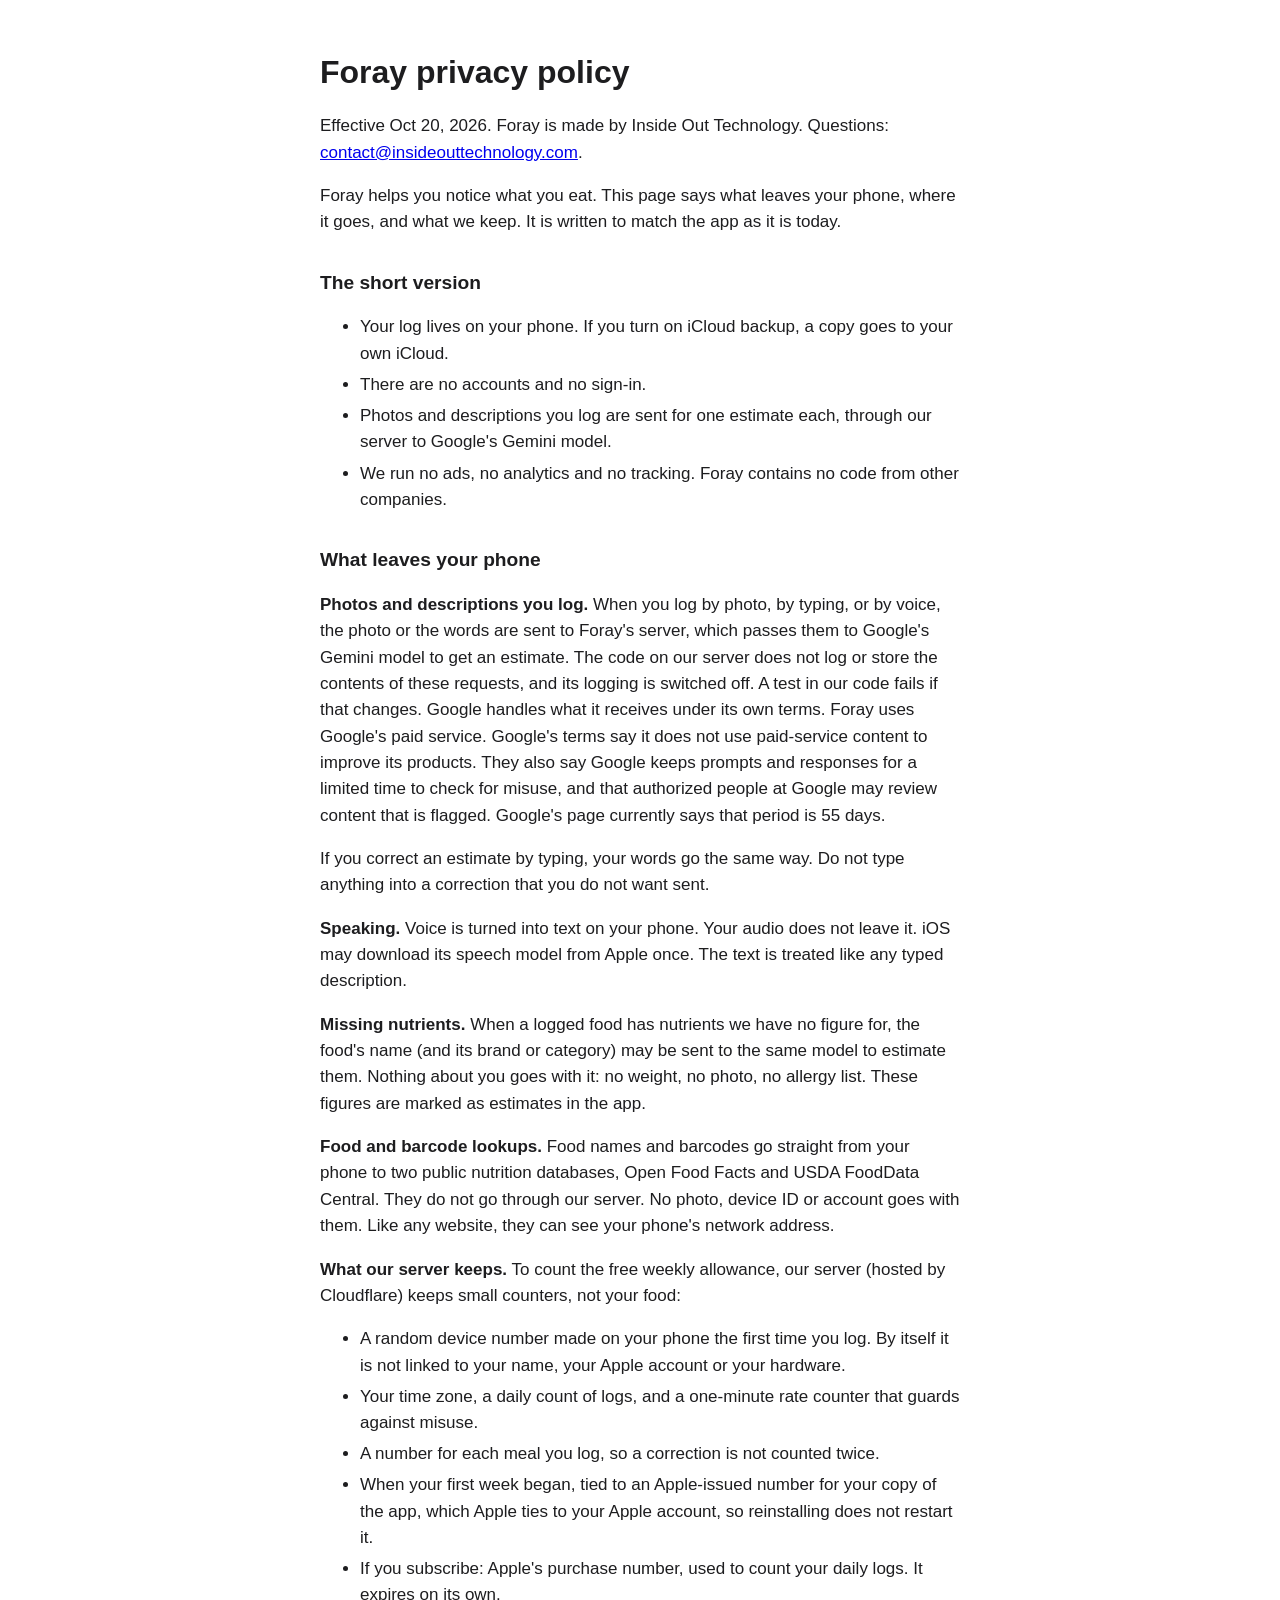
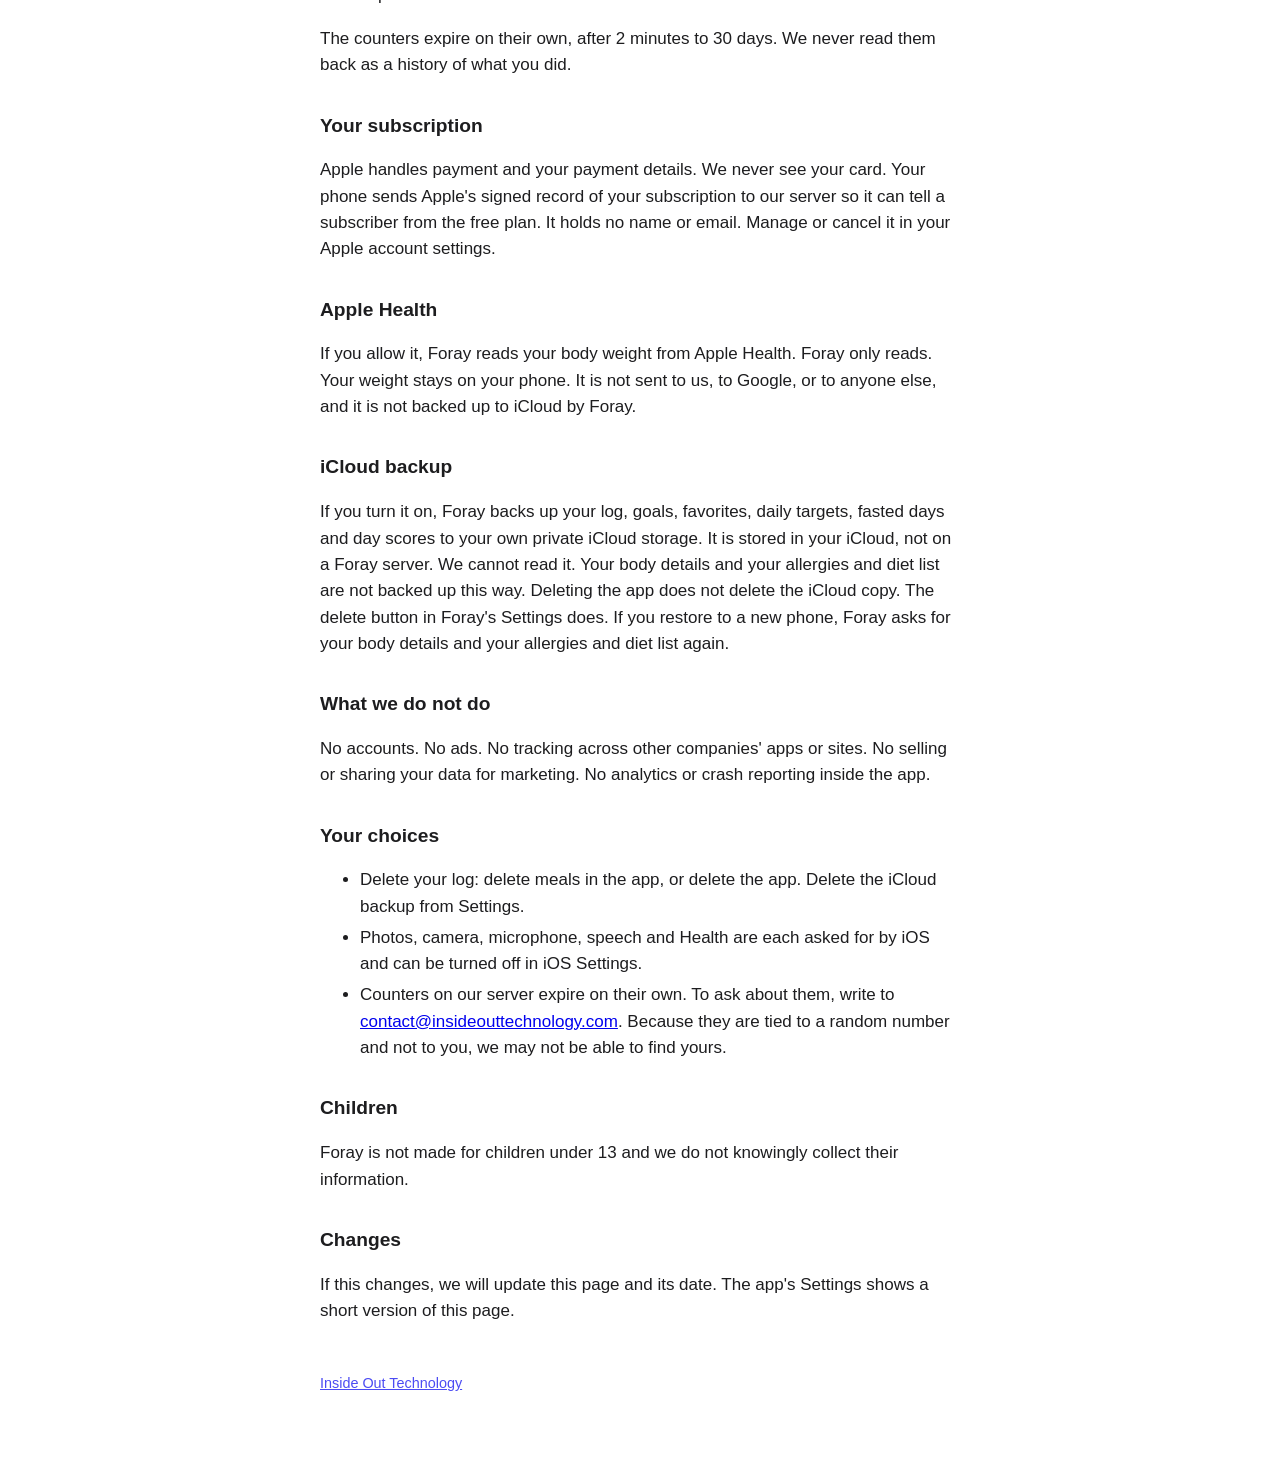
==== privacy.html @ 2b154bd8 "Home page and Foray privacy policy" ====
<!doctype html>
<html lang="en">
<head>
<meta charset="utf-8">
<meta name="viewport" content="width=device-width, initial-scale=1">
<title>Foray privacy policy</title>
<link rel="stylesheet" href="style.css">
</head>
<body>
<h1>Foray privacy policy</h1>
<p>Effective Oct 20, 2026. Foray is made by Inside Out Technology. Questions: <a href="mailto:contact@insideouttechnology.com">contact@insideouttechnology.com</a>.</p>
<p>Foray helps you notice what you eat. This page says what leaves your phone, where it goes, and what we keep. It is written to match the app as it is today.</p>

<h2>The short version</h2>
<ul>
<li>Your log lives on your phone. If you turn on iCloud backup, a copy goes to your own iCloud.</li>
<li>There are no accounts and no sign-in.</li>
<li>Photos and descriptions you log are sent for one estimate each, through our server to Google's Gemini model.</li>
<li>We run no ads, no analytics and no tracking. Foray contains no code from other companies.</li>
</ul>

<h2>What leaves your phone</h2>
<p><strong>Photos and descriptions you log.</strong> When you log by photo, by typing, or by voice, the photo or the words are sent to Foray's server, which passes them to Google's Gemini model to get an estimate. The code on our server does not log or store the contents of these requests, and its logging is switched off. A test in our code fails if that changes. Google handles what it receives under its own terms. Foray uses Google's paid service. Google's terms say it does not use paid-service content to improve its products. They also say Google keeps prompts and responses for a limited time to check for misuse, and that authorized people at Google may review content that is flagged. Google's page currently says that period is 55 days.</p>
<p>If you correct an estimate by typing, your words go the same way. Do not type anything into a correction that you do not want sent.</p>
<p><strong>Speaking.</strong> Voice is turned into text on your phone. Your audio does not leave it. iOS may download its speech model from Apple once. The text is treated like any typed description.</p>
<p><strong>Missing nutrients.</strong> When a logged food has nutrients we have no figure for, the food's name (and its brand or category) may be sent to the same model to estimate them. Nothing about you goes with it: no weight, no photo, no allergy list. These figures are marked as estimates in the app.</p>
<p><strong>Food and barcode lookups.</strong> Food names and barcodes go straight from your phone to two public nutrition databases, Open Food Facts and USDA FoodData Central. They do not go through our server. No photo, device ID or account goes with them. Like any website, they can see your phone's network address.</p>
<p><strong>What our server keeps.</strong> To count the free weekly allowance, our server (hosted by Cloudflare) keeps small counters, not your food:</p>
<ul>
<li>A random device number made on your phone the first time you log. By itself it is not linked to your name, your Apple account or your hardware.</li>
<li>Your time zone, a daily count of logs, and a one-minute rate counter that guards against misuse.</li>
<li>A number for each meal you log, so a correction is not counted twice.</li>
<li>When your first week began, tied to an Apple-issued number for your copy of the app, which Apple ties to your Apple account, so reinstalling does not restart it.</li>
<li>If you subscribe: Apple's purchase number, used to count your daily logs. It expires on its own.</li>
</ul>
<p>The counters expire on their own, after 2 minutes to 30 days. We never read them back as a history of what you did.</p>

<h2>Your subscription</h2>
<p>Apple handles payment and your payment details. We never see your card. Your phone sends Apple's signed record of your subscription to our server so it can tell a subscriber from the free plan. It holds no name or email. Manage or cancel it in your Apple account settings.</p>

<h2>Apple Health</h2>
<p>If you allow it, Foray reads your body weight from Apple Health. Foray only reads. Your weight stays on your phone. It is not sent to us, to Google, or to anyone else, and it is not backed up to iCloud by Foray.</p>

<h2>iCloud backup</h2>
<p>If you turn it on, Foray backs up your log, goals, favorites, daily targets, fasted days and day scores to your own private iCloud storage. It is stored in your iCloud, not on a Foray server. We cannot read it. Your body details and your allergies and diet list are not backed up this way. Deleting the app does not delete the iCloud copy. The delete button in Foray's Settings does. If you restore to a new phone, Foray asks for your body details and your allergies and diet list again.</p>

<h2>What we do not do</h2>
<p>No accounts. No ads. No tracking across other companies' apps or sites. No selling or sharing your data for marketing. No analytics or crash reporting inside the app.</p>

<h2>Your choices</h2>
<ul>
<li>Delete your log: delete meals in the app, or delete the app. Delete the iCloud backup from Settings.</li>
<li>Photos, camera, microphone, speech and Health are each asked for by iOS and can be turned off in iOS Settings.</li>
<li>Counters on our server expire on their own. To ask about them, write to <a href="mailto:contact@insideouttechnology.com">contact@insideouttechnology.com</a>. Because they are tied to a random number and not to you, we may not be able to find yours.</li>
</ul>

<h2>Children</h2>
<p>Foray is not made for children under 13 and we do not knowingly collect their information.</p>

<h2>Changes</h2>
<p>If this changes, we will update this page and its date. The app's Settings shows a short version of this page.</p>

<footer><a href="index.html">Inside Out Technology</a></footer>
</body>
</html>
---- style.css ----
:root{color-scheme:light dark}
body{font:17px/1.55 -apple-system,BlinkMacSystemFont,"Helvetica Neue",Arial,sans-serif;max-width:40rem;margin:0 auto;padding:2rem 1.25rem 4rem;color:#1d1d1f;background:#fff}
@media (prefers-color-scheme:dark){body{color:#f2f2f4;background:#111}a{color:#6cb6ff}}
h1{font-size:2rem;line-height:1.2}h2{font-size:1.2rem;margin-top:2rem}h3{font-size:1.05rem;margin-top:1.5rem}
li{margin:.3rem 0}footer{margin-top:3rem;font-size:.9rem;opacity:.7}
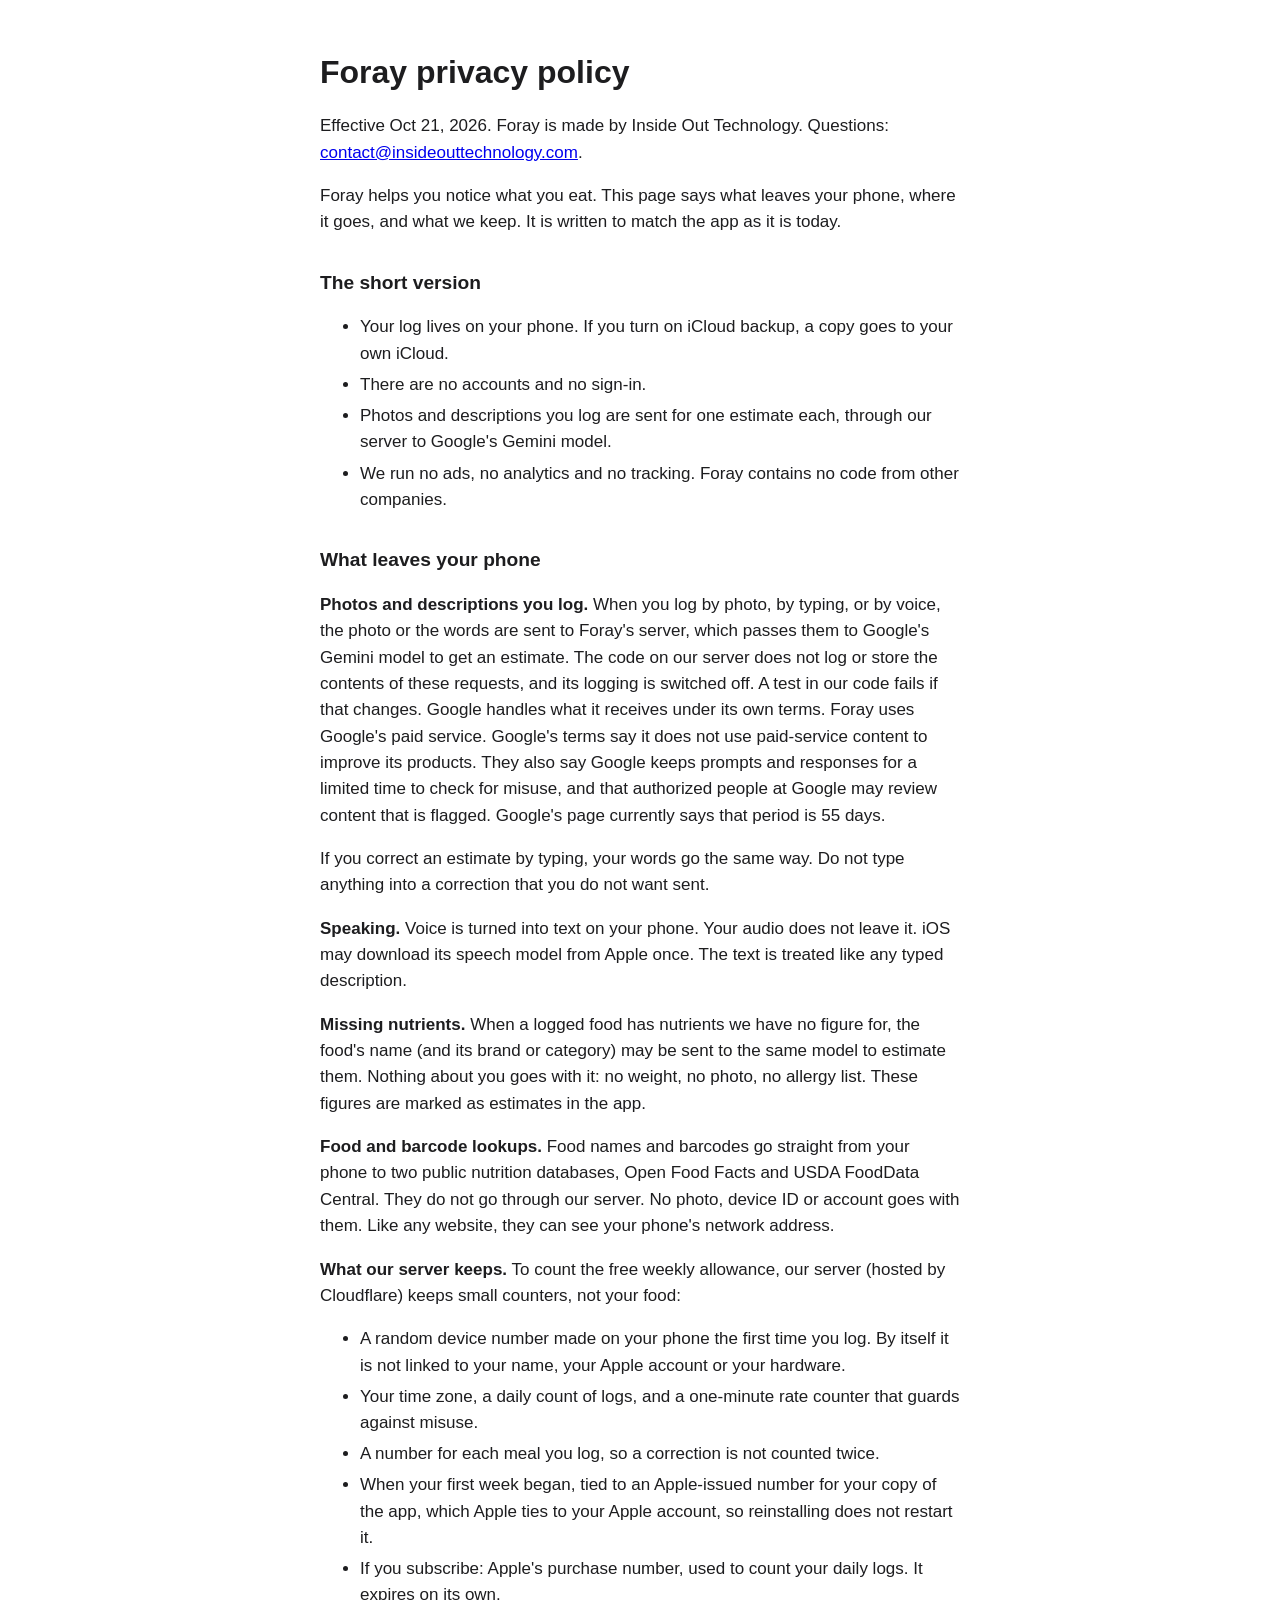
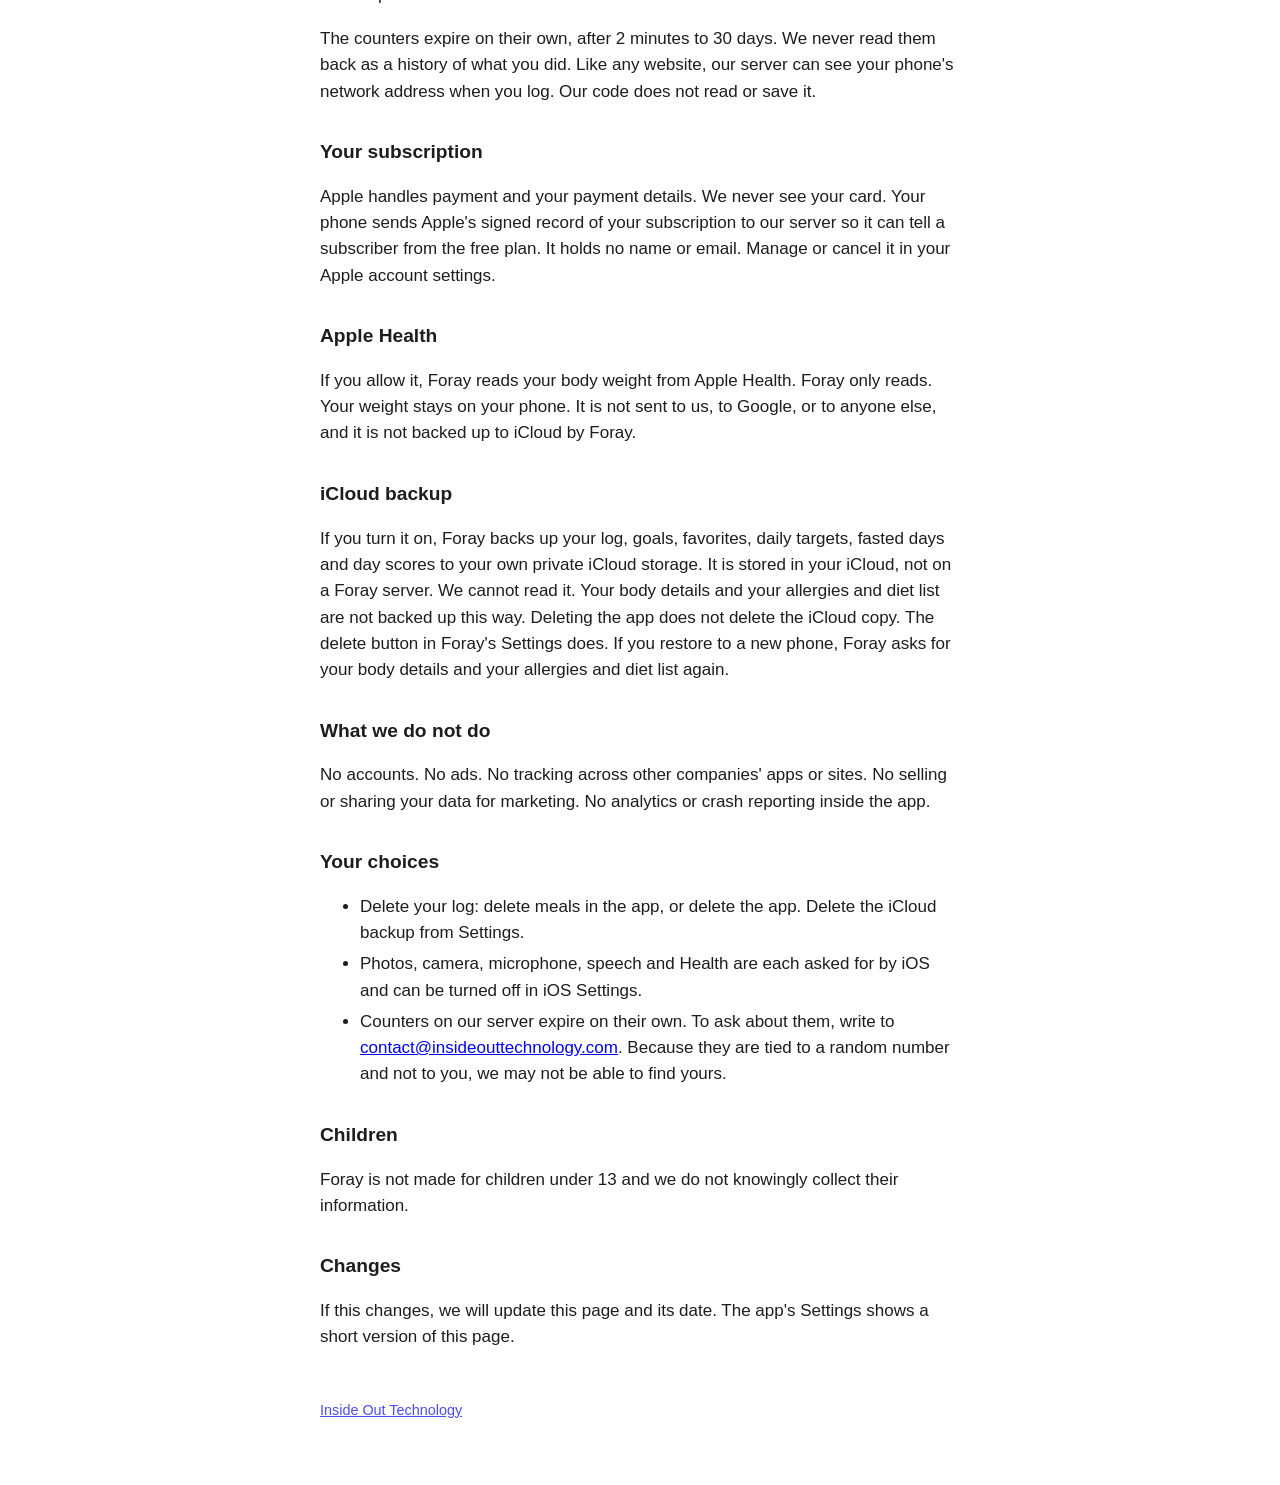
==== commit a6b957e3: "Effective Oct 21; say the server sees the network address" ====
--- a/privacy.html
+++ b/privacy.html
@@ -8,7 +8,7 @@
 </head>
 <body>
 <h1>Foray privacy policy</h1>
-<p>Effective Oct 20, 2026. Foray is made by Inside Out Technology. Questions: <a href="mailto:contact@insideouttechnology.com">contact@insideouttechnology.com</a>.</p>
+<p>Effective Oct 21, 2026. Foray is made by Inside Out Technology. Questions: <a href="mailto:contact@insideouttechnology.com">contact@insideouttechnology.com</a>.</p>
 <p>Foray helps you notice what you eat. This page says what leaves your phone, where it goes, and what we keep. It is written to match the app as it is today.</p>
 
 <h2>The short version</h2>
@@ -33,7 +33,7 @@
 <li>When your first week began, tied to an Apple-issued number for your copy of the app, which Apple ties to your Apple account, so reinstalling does not restart it.</li>
 <li>If you subscribe: Apple's purchase number, used to count your daily logs. It expires on its own.</li>
 </ul>
-<p>The counters expire on their own, after 2 minutes to 30 days. We never read them back as a history of what you did.</p>
+<p>The counters expire on their own, after 2 minutes to 30 days. We never read them back as a history of what you did. Like any website, our server can see your phone's network address when you log. Our code does not read or save it.</p>
 
 <h2>Your subscription</h2>
 <p>Apple handles payment and your payment details. We never see your card. Your phone sends Apple's signed record of your subscription to our server so it can tell a subscriber from the free plan. It holds no name or email. Manage or cancel it in your Apple account settings.</p>
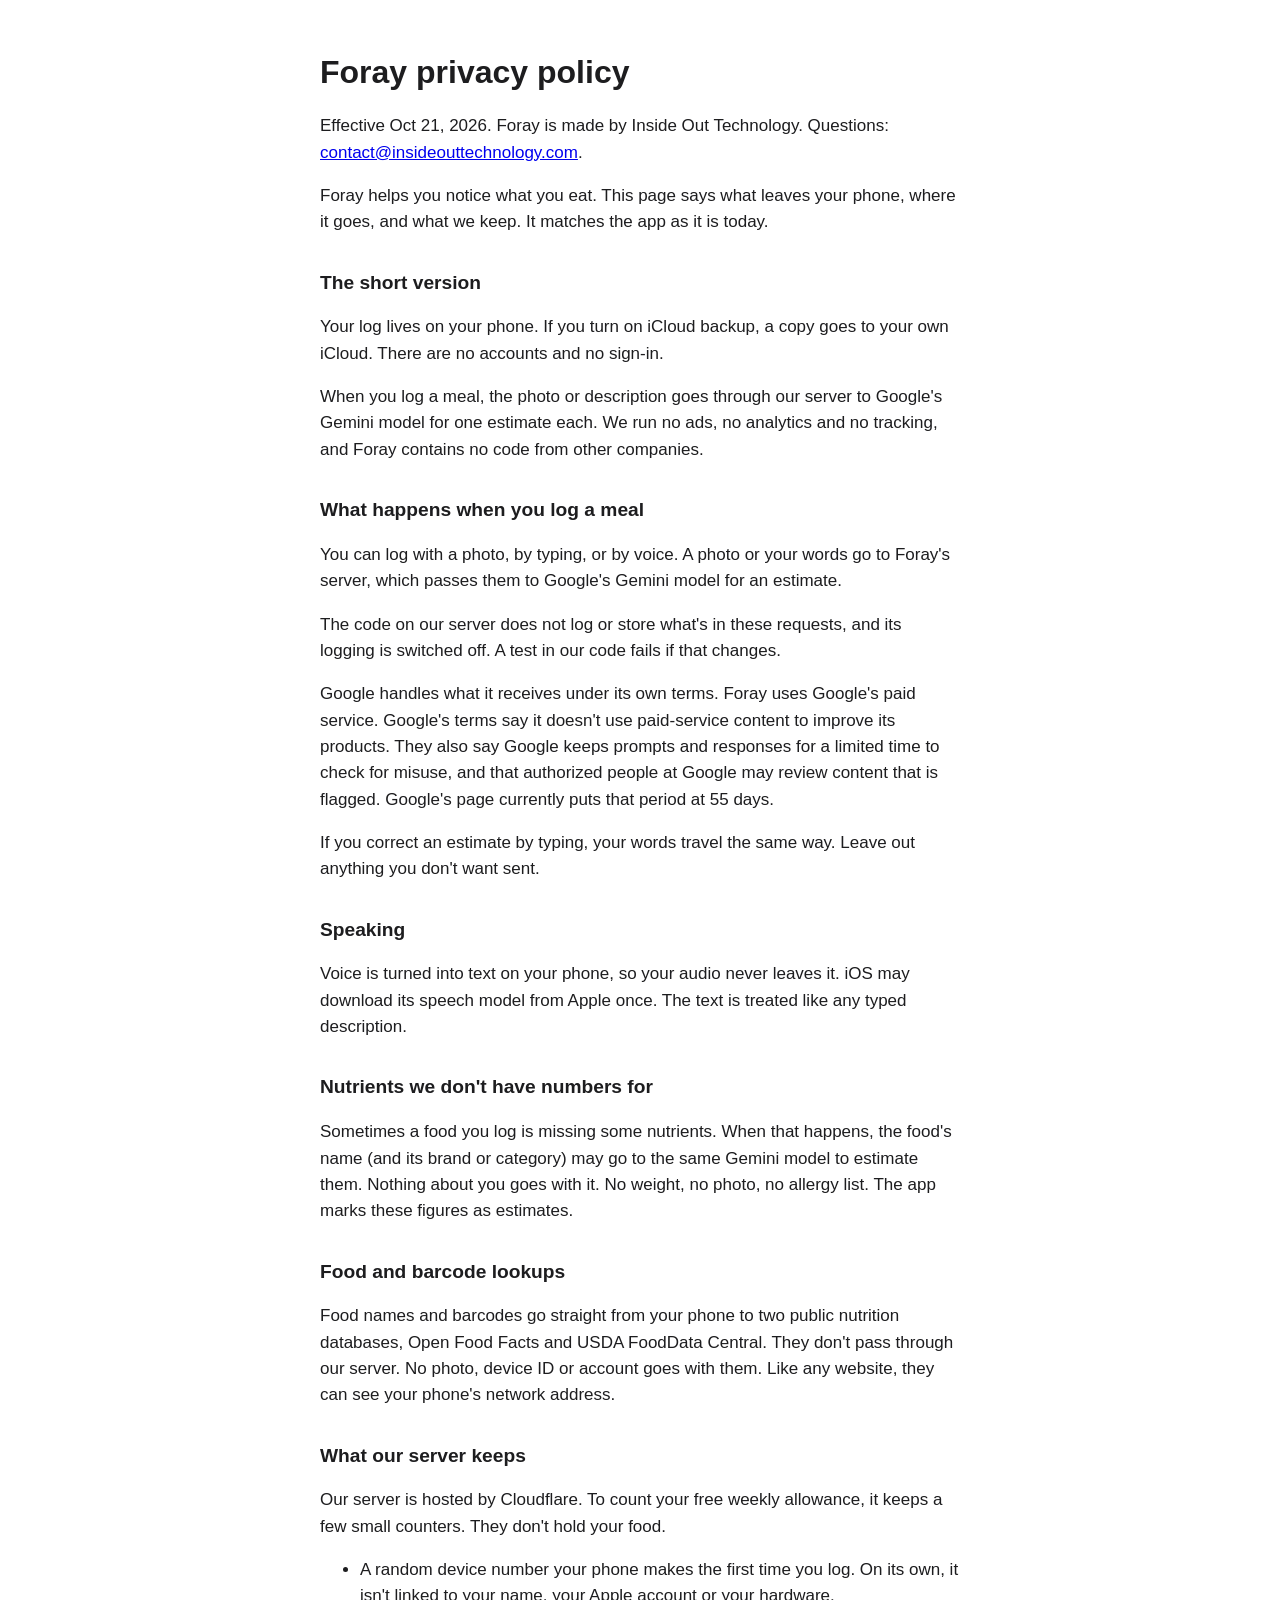
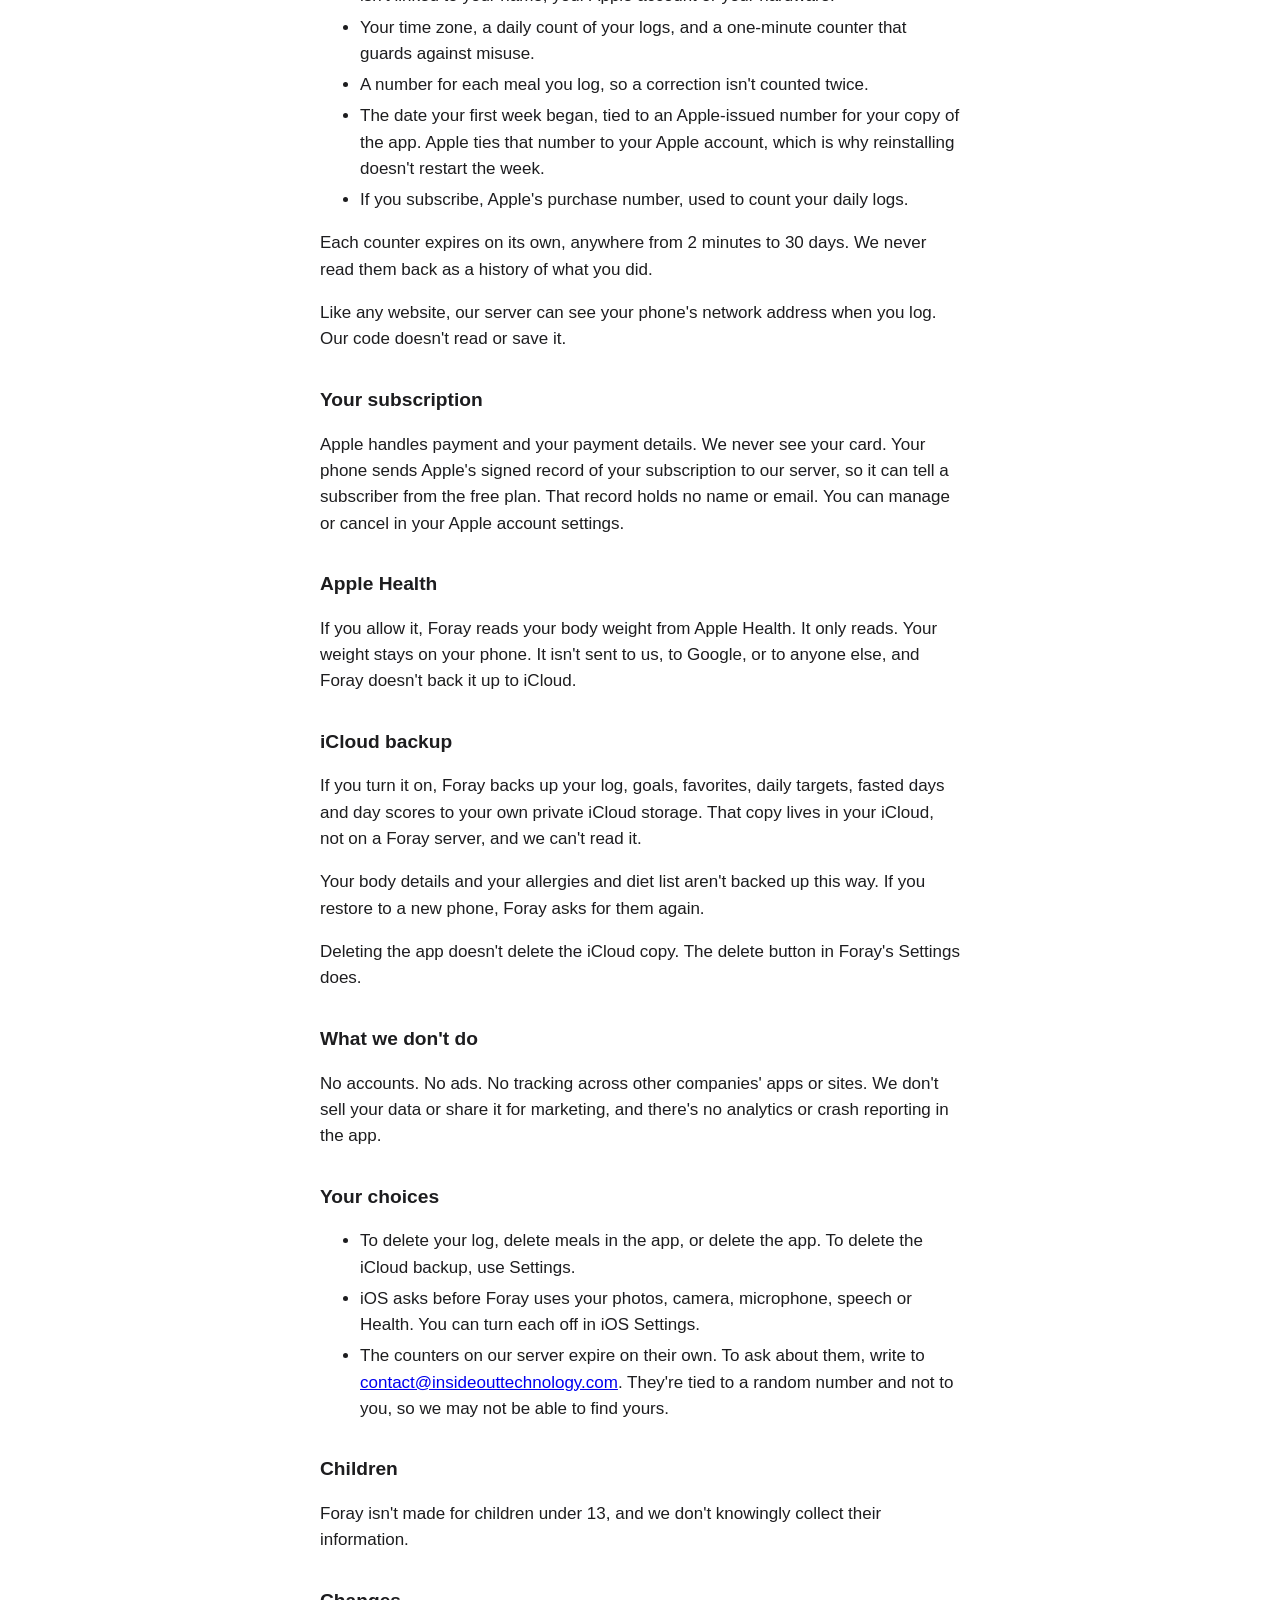
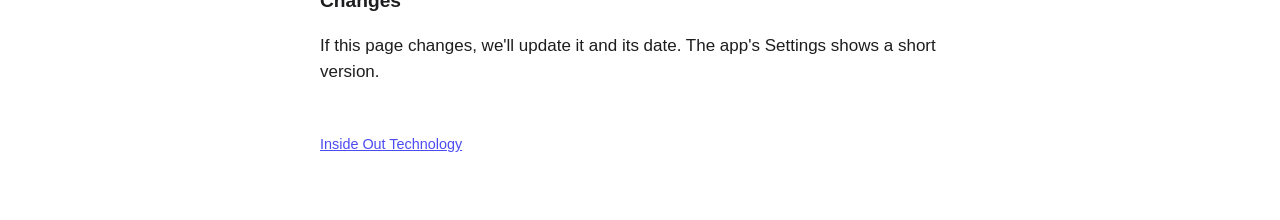
==== commit 53d94f46: "Privacy page: plainer wording, same facts" ====
--- a/privacy.html
+++ b/privacy.html
@@ -9,56 +9,65 @@
 <body>
 <h1>Foray privacy policy</h1>
 <p>Effective Oct 21, 2026. Foray is made by Inside Out Technology. Questions: <a href="mailto:contact@insideouttechnology.com">contact@insideouttechnology.com</a>.</p>
-<p>Foray helps you notice what you eat. This page says what leaves your phone, where it goes, and what we keep. It is written to match the app as it is today.</p>
+<p>Foray helps you notice what you eat. This page says what leaves your phone, where it goes, and what we keep. It matches the app as it is today.</p>
 
 <h2>The short version</h2>
+<p>Your log lives on your phone. If you turn on iCloud backup, a copy goes to your own iCloud. There are no accounts and no sign-in.</p>
+<p>When you log a meal, the photo or description goes through our server to Google's Gemini model for one estimate each. We run no ads, no analytics and no tracking, and Foray contains no code from other companies.</p>
+
+<h2>What happens when you log a meal</h2>
+<p>You can log with a photo, by typing, or by voice. A photo or your words go to Foray's server, which passes them to Google's Gemini model for an estimate.</p>
+<p>The code on our server does not log or store what's in these requests, and its logging is switched off. A test in our code fails if that changes.</p>
+<p>Google handles what it receives under its own terms. Foray uses Google's paid service. Google's terms say it doesn't use paid-service content to improve its products. They also say Google keeps prompts and responses for a limited time to check for misuse, and that authorized people at Google may review content that is flagged. Google's page currently puts that period at 55 days.</p>
+<p>If you correct an estimate by typing, your words travel the same way. Leave out anything you don't want sent.</p>
+
+<h2>Speaking</h2>
+<p>Voice is turned into text on your phone, so your audio never leaves it. iOS may download its speech model from Apple once. The text is treated like any typed description.</p>
+
+<h2>Nutrients we don't have numbers for</h2>
+<p>Sometimes a food you log is missing some nutrients. When that happens, the food's name (and its brand or category) may go to the same Gemini model to estimate them. Nothing about you goes with it. No weight, no photo, no allergy list. The app marks these figures as estimates.</p>
+
+<h2>Food and barcode lookups</h2>
+<p>Food names and barcodes go straight from your phone to two public nutrition databases, Open Food Facts and USDA FoodData Central. They don't pass through our server. No photo, device ID or account goes with them. Like any website, they can see your phone's network address.</p>
+
+<h2>What our server keeps</h2>
+<p>Our server is hosted by Cloudflare. To count your free weekly allowance, it keeps a few small counters. They don't hold your food.</p>
 <ul>
-<li>Your log lives on your phone. If you turn on iCloud backup, a copy goes to your own iCloud.</li>
-<li>There are no accounts and no sign-in.</li>
-<li>Photos and descriptions you log are sent for one estimate each, through our server to Google's Gemini model.</li>
-<li>We run no ads, no analytics and no tracking. Foray contains no code from other companies.</li>
+<li>A random device number your phone makes the first time you log. On its own, it isn't linked to your name, your Apple account or your hardware.</li>
+<li>Your time zone, a daily count of your logs, and a one-minute counter that guards against misuse.</li>
+<li>A number for each meal you log, so a correction isn't counted twice.</li>
+<li>The date your first week began, tied to an Apple-issued number for your copy of the app. Apple ties that number to your Apple account, which is why reinstalling doesn't restart the week.</li>
+<li>If you subscribe, Apple's purchase number, used to count your daily logs.</li>
 </ul>
-
-<h2>What leaves your phone</h2>
-<p><strong>Photos and descriptions you log.</strong> When you log by photo, by typing, or by voice, the photo or the words are sent to Foray's server, which passes them to Google's Gemini model to get an estimate. The code on our server does not log or store the contents of these requests, and its logging is switched off. A test in our code fails if that changes. Google handles what it receives under its own terms. Foray uses Google's paid service. Google's terms say it does not use paid-service content to improve its products. They also say Google keeps prompts and responses for a limited time to check for misuse, and that authorized people at Google may review content that is flagged. Google's page currently says that period is 55 days.</p>
-<p>If you correct an estimate by typing, your words go the same way. Do not type anything into a correction that you do not want sent.</p>
-<p><strong>Speaking.</strong> Voice is turned into text on your phone. Your audio does not leave it. iOS may download its speech model from Apple once. The text is treated like any typed description.</p>
-<p><strong>Missing nutrients.</strong> When a logged food has nutrients we have no figure for, the food's name (and its brand or category) may be sent to the same model to estimate them. Nothing about you goes with it: no weight, no photo, no allergy list. These figures are marked as estimates in the app.</p>
-<p><strong>Food and barcode lookups.</strong> Food names and barcodes go straight from your phone to two public nutrition databases, Open Food Facts and USDA FoodData Central. They do not go through our server. No photo, device ID or account goes with them. Like any website, they can see your phone's network address.</p>
-<p><strong>What our server keeps.</strong> To count the free weekly allowance, our server (hosted by Cloudflare) keeps small counters, not your food:</p>
-<ul>
-<li>A random device number made on your phone the first time you log. By itself it is not linked to your name, your Apple account or your hardware.</li>
-<li>Your time zone, a daily count of logs, and a one-minute rate counter that guards against misuse.</li>
-<li>A number for each meal you log, so a correction is not counted twice.</li>
-<li>When your first week began, tied to an Apple-issued number for your copy of the app, which Apple ties to your Apple account, so reinstalling does not restart it.</li>
-<li>If you subscribe: Apple's purchase number, used to count your daily logs. It expires on its own.</li>
-</ul>
-<p>The counters expire on their own, after 2 minutes to 30 days. We never read them back as a history of what you did. Like any website, our server can see your phone's network address when you log. Our code does not read or save it.</p>
+<p>Each counter expires on its own, anywhere from 2 minutes to 30 days. We never read them back as a history of what you did.</p>
+<p>Like any website, our server can see your phone's network address when you log. Our code doesn't read or save it.</p>
 
 <h2>Your subscription</h2>
-<p>Apple handles payment and your payment details. We never see your card. Your phone sends Apple's signed record of your subscription to our server so it can tell a subscriber from the free plan. It holds no name or email. Manage or cancel it in your Apple account settings.</p>
+<p>Apple handles payment and your payment details. We never see your card. Your phone sends Apple's signed record of your subscription to our server, so it can tell a subscriber from the free plan. That record holds no name or email. You can manage or cancel in your Apple account settings.</p>
 
 <h2>Apple Health</h2>
-<p>If you allow it, Foray reads your body weight from Apple Health. Foray only reads. Your weight stays on your phone. It is not sent to us, to Google, or to anyone else, and it is not backed up to iCloud by Foray.</p>
+<p>If you allow it, Foray reads your body weight from Apple Health. It only reads. Your weight stays on your phone. It isn't sent to us, to Google, or to anyone else, and Foray doesn't back it up to iCloud.</p>
 
 <h2>iCloud backup</h2>
-<p>If you turn it on, Foray backs up your log, goals, favorites, daily targets, fasted days and day scores to your own private iCloud storage. It is stored in your iCloud, not on a Foray server. We cannot read it. Your body details and your allergies and diet list are not backed up this way. Deleting the app does not delete the iCloud copy. The delete button in Foray's Settings does. If you restore to a new phone, Foray asks for your body details and your allergies and diet list again.</p>
+<p>If you turn it on, Foray backs up your log, goals, favorites, daily targets, fasted days and day scores to your own private iCloud storage. That copy lives in your iCloud, not on a Foray server, and we can't read it.</p>
+<p>Your body details and your allergies and diet list aren't backed up this way. If you restore to a new phone, Foray asks for them again.</p>
+<p>Deleting the app doesn't delete the iCloud copy. The delete button in Foray's Settings does.</p>
 
-<h2>What we do not do</h2>
-<p>No accounts. No ads. No tracking across other companies' apps or sites. No selling or sharing your data for marketing. No analytics or crash reporting inside the app.</p>
+<h2>What we don't do</h2>
+<p>No accounts. No ads. No tracking across other companies' apps or sites. We don't sell your data or share it for marketing, and there's no analytics or crash reporting in the app.</p>
 
 <h2>Your choices</h2>
 <ul>
-<li>Delete your log: delete meals in the app, or delete the app. Delete the iCloud backup from Settings.</li>
-<li>Photos, camera, microphone, speech and Health are each asked for by iOS and can be turned off in iOS Settings.</li>
-<li>Counters on our server expire on their own. To ask about them, write to <a href="mailto:contact@insideouttechnology.com">contact@insideouttechnology.com</a>. Because they are tied to a random number and not to you, we may not be able to find yours.</li>
+<li>To delete your log, delete meals in the app, or delete the app. To delete the iCloud backup, use Settings.</li>
+<li>iOS asks before Foray uses your photos, camera, microphone, speech or Health. You can turn each off in iOS Settings.</li>
+<li>The counters on our server expire on their own. To ask about them, write to <a href="mailto:contact@insideouttechnology.com">contact@insideouttechnology.com</a>. They're tied to a random number and not to you, so we may not be able to find yours.</li>
 </ul>
 
 <h2>Children</h2>
-<p>Foray is not made for children under 13 and we do not knowingly collect their information.</p>
+<p>Foray isn't made for children under 13, and we don't knowingly collect their information.</p>
 
 <h2>Changes</h2>
-<p>If this changes, we will update this page and its date. The app's Settings shows a short version of this page.</p>
+<p>If this page changes, we'll update it and its date. The app's Settings shows a short version.</p>
 
 <footer><a href="index.html">Inside Out Technology</a></footer>
 </body>
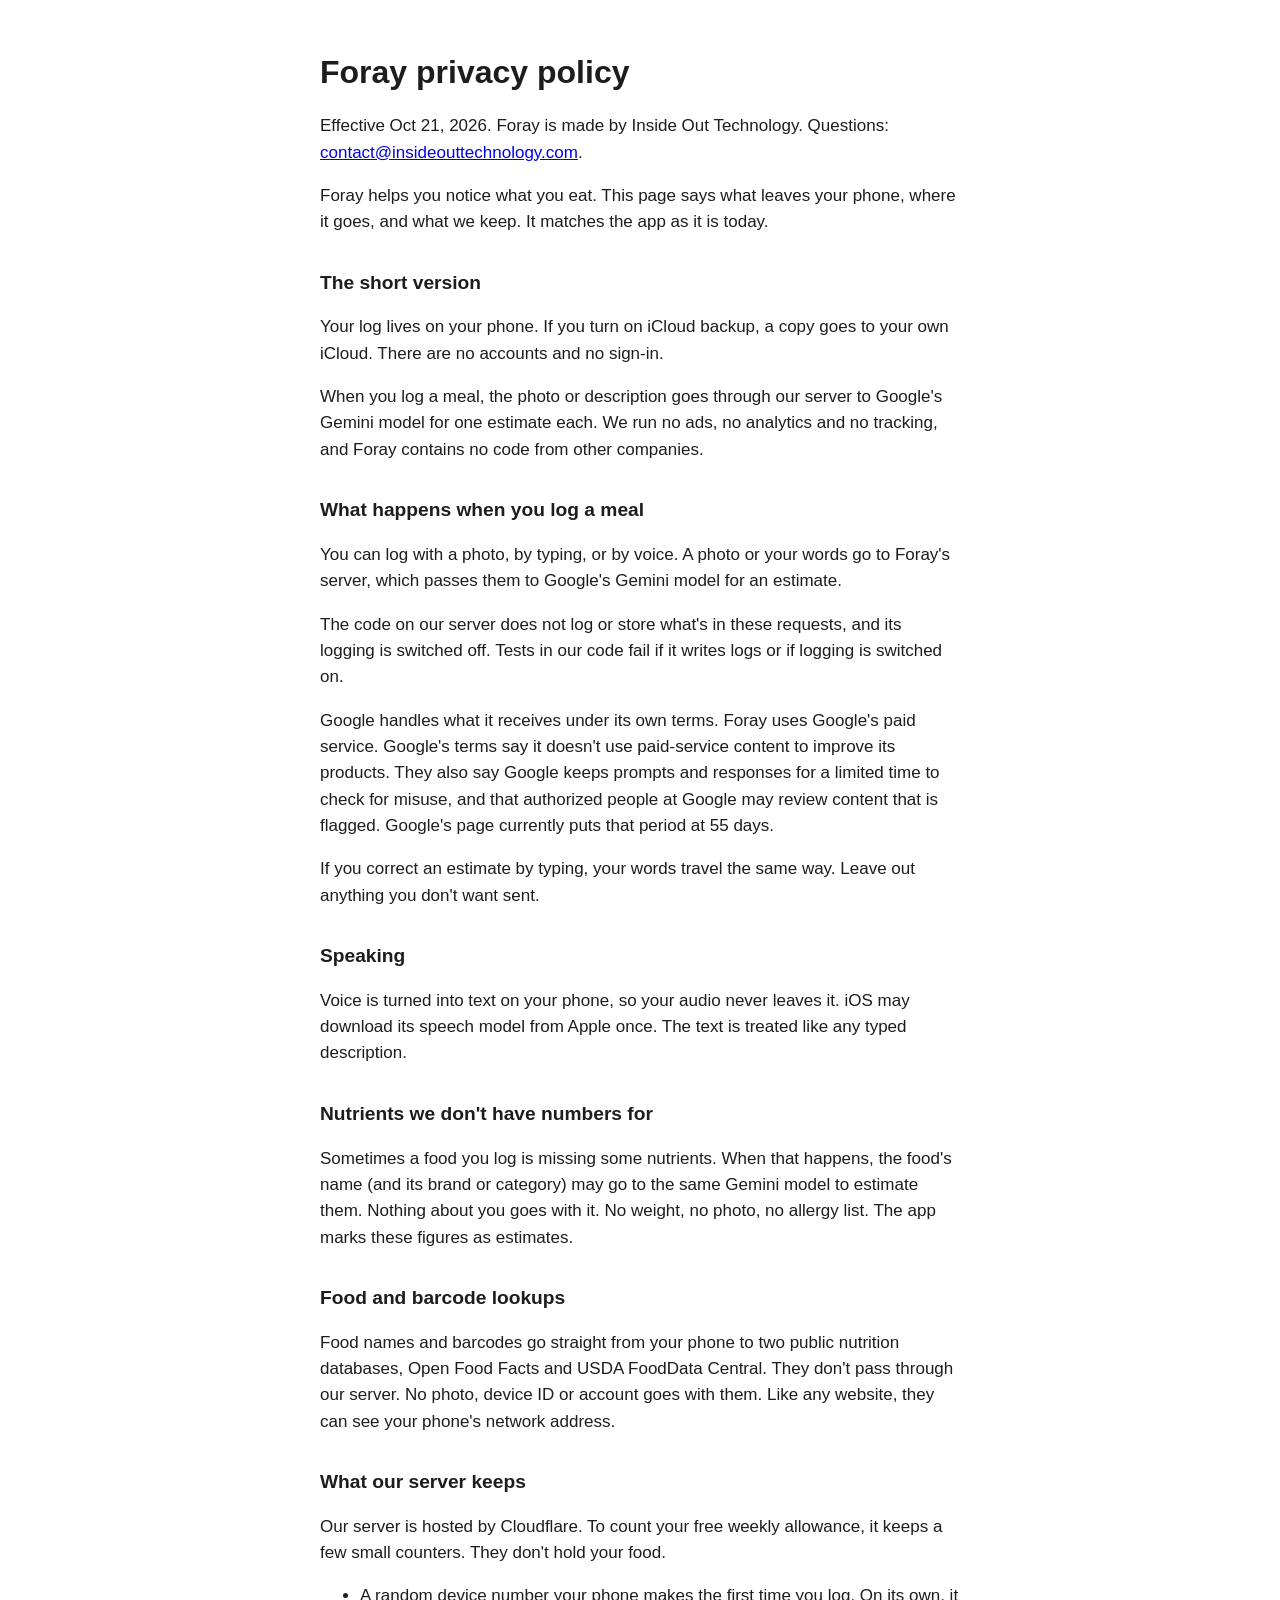
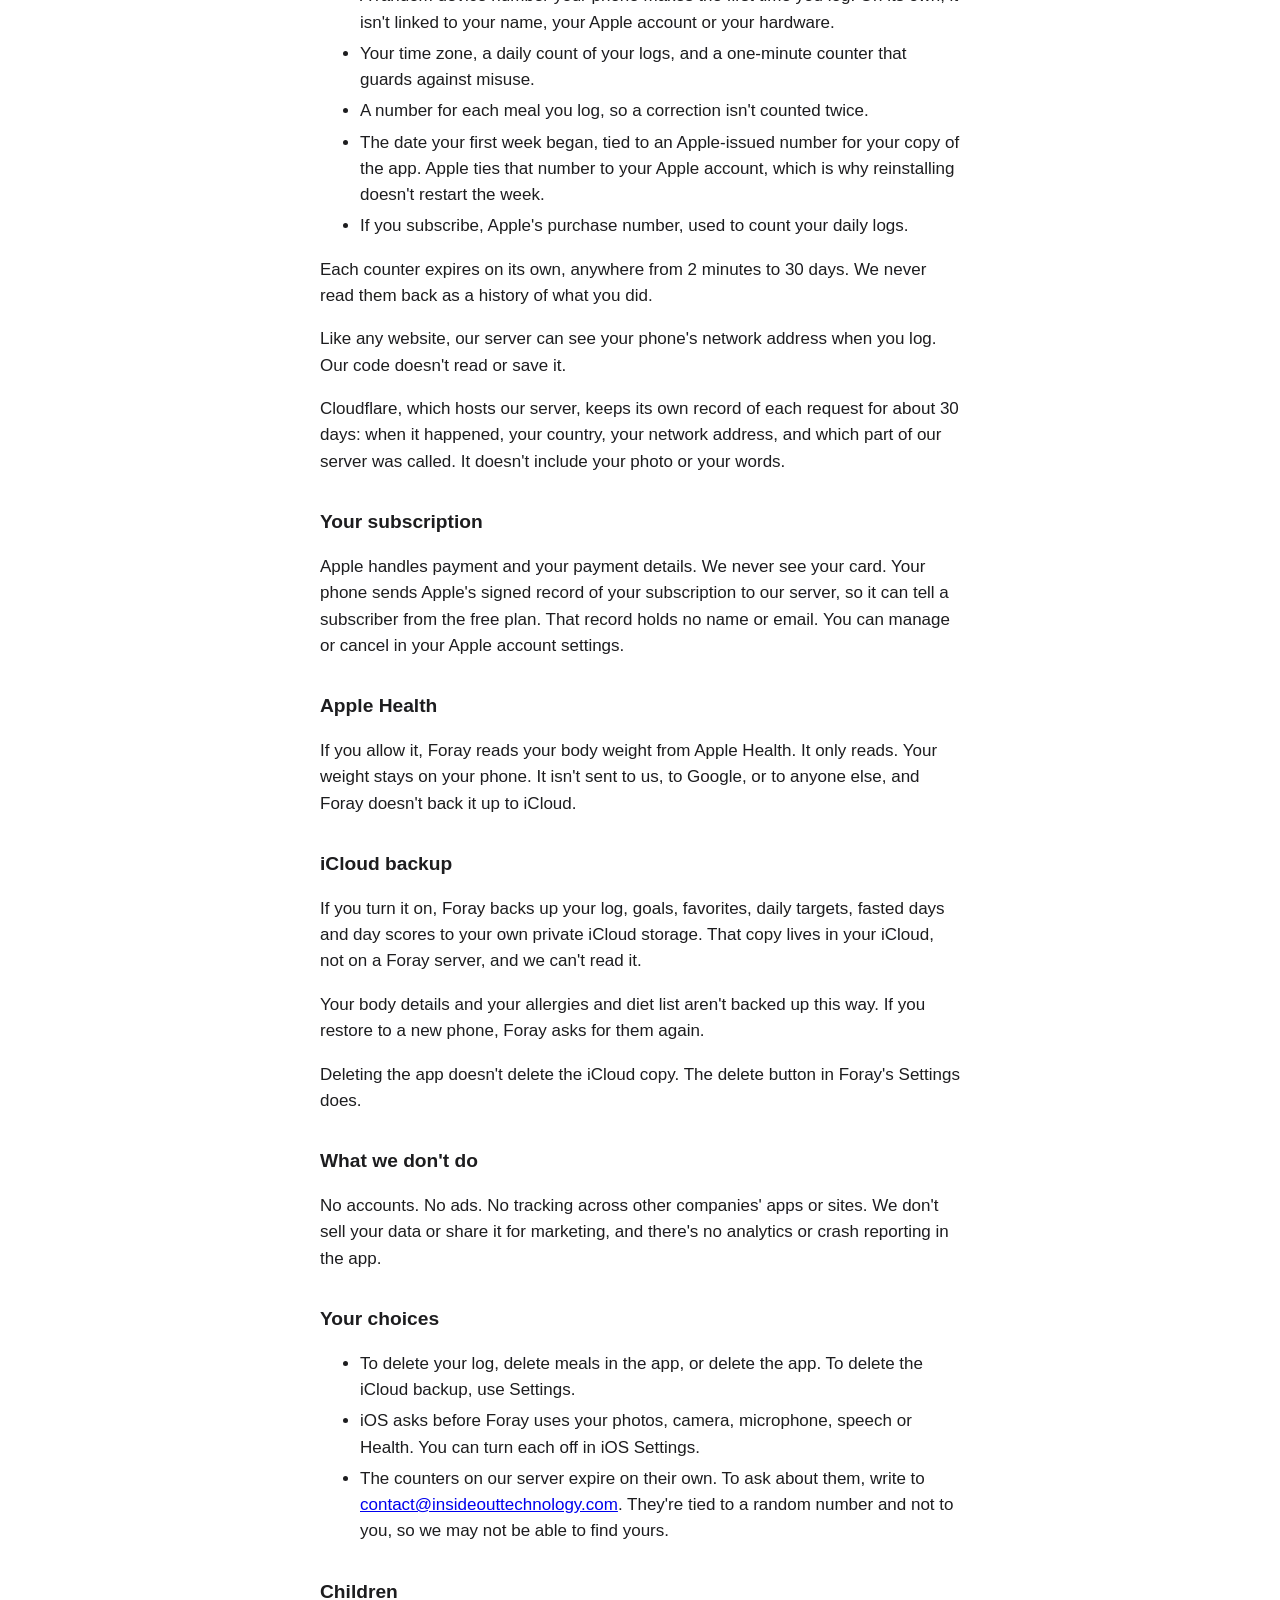
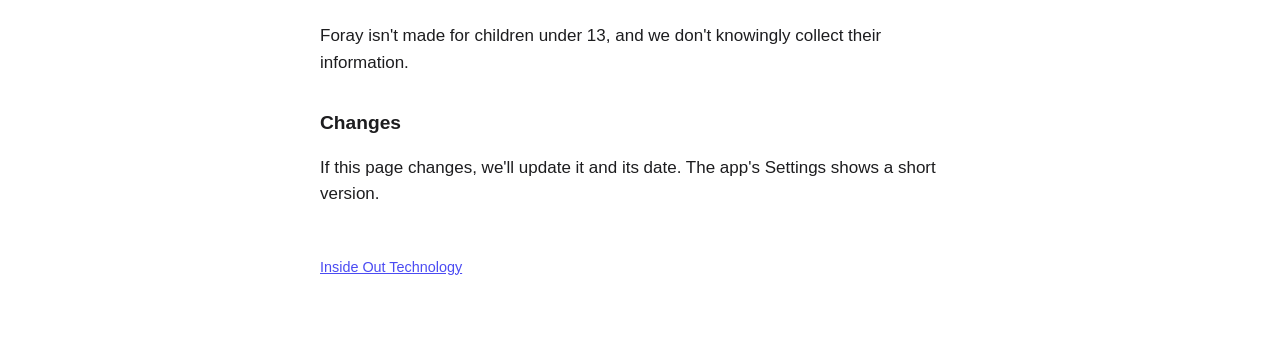
==== commit b43965c7: "Privacy page: Cloudflare keeps its own request record (about 30 days); test wording matches the test" ====
--- a/privacy.html
+++ b/privacy.html
@@ -17,7 +17,7 @@
 
 <h2>What happens when you log a meal</h2>
 <p>You can log with a photo, by typing, or by voice. A photo or your words go to Foray's server, which passes them to Google's Gemini model for an estimate.</p>
-<p>The code on our server does not log or store what's in these requests, and its logging is switched off. A test in our code fails if that changes.</p>
+<p>The code on our server does not log or store what's in these requests, and its logging is switched off. Tests in our code fail if it writes logs or if logging is switched on.</p>
 <p>Google handles what it receives under its own terms. Foray uses Google's paid service. Google's terms say it doesn't use paid-service content to improve its products. They also say Google keeps prompts and responses for a limited time to check for misuse, and that authorized people at Google may review content that is flagged. Google's page currently puts that period at 55 days.</p>
 <p>If you correct an estimate by typing, your words travel the same way. Leave out anything you don't want sent.</p>
 
@@ -41,6 +41,7 @@
 </ul>
 <p>Each counter expires on its own, anywhere from 2 minutes to 30 days. We never read them back as a history of what you did.</p>
 <p>Like any website, our server can see your phone's network address when you log. Our code doesn't read or save it.</p>
+<p>Cloudflare, which hosts our server, keeps its own record of each request for about 30 days: when it happened, your country, your network address, and which part of our server was called. It doesn't include your photo or your words.</p>
 
 <h2>Your subscription</h2>
 <p>Apple handles payment and your payment details. We never see your card. Your phone sends Apple's signed record of your subscription to our server, so it can tell a subscriber from the free plan. That record holds no name or email. You can manage or cancel in your Apple account settings.</p>
